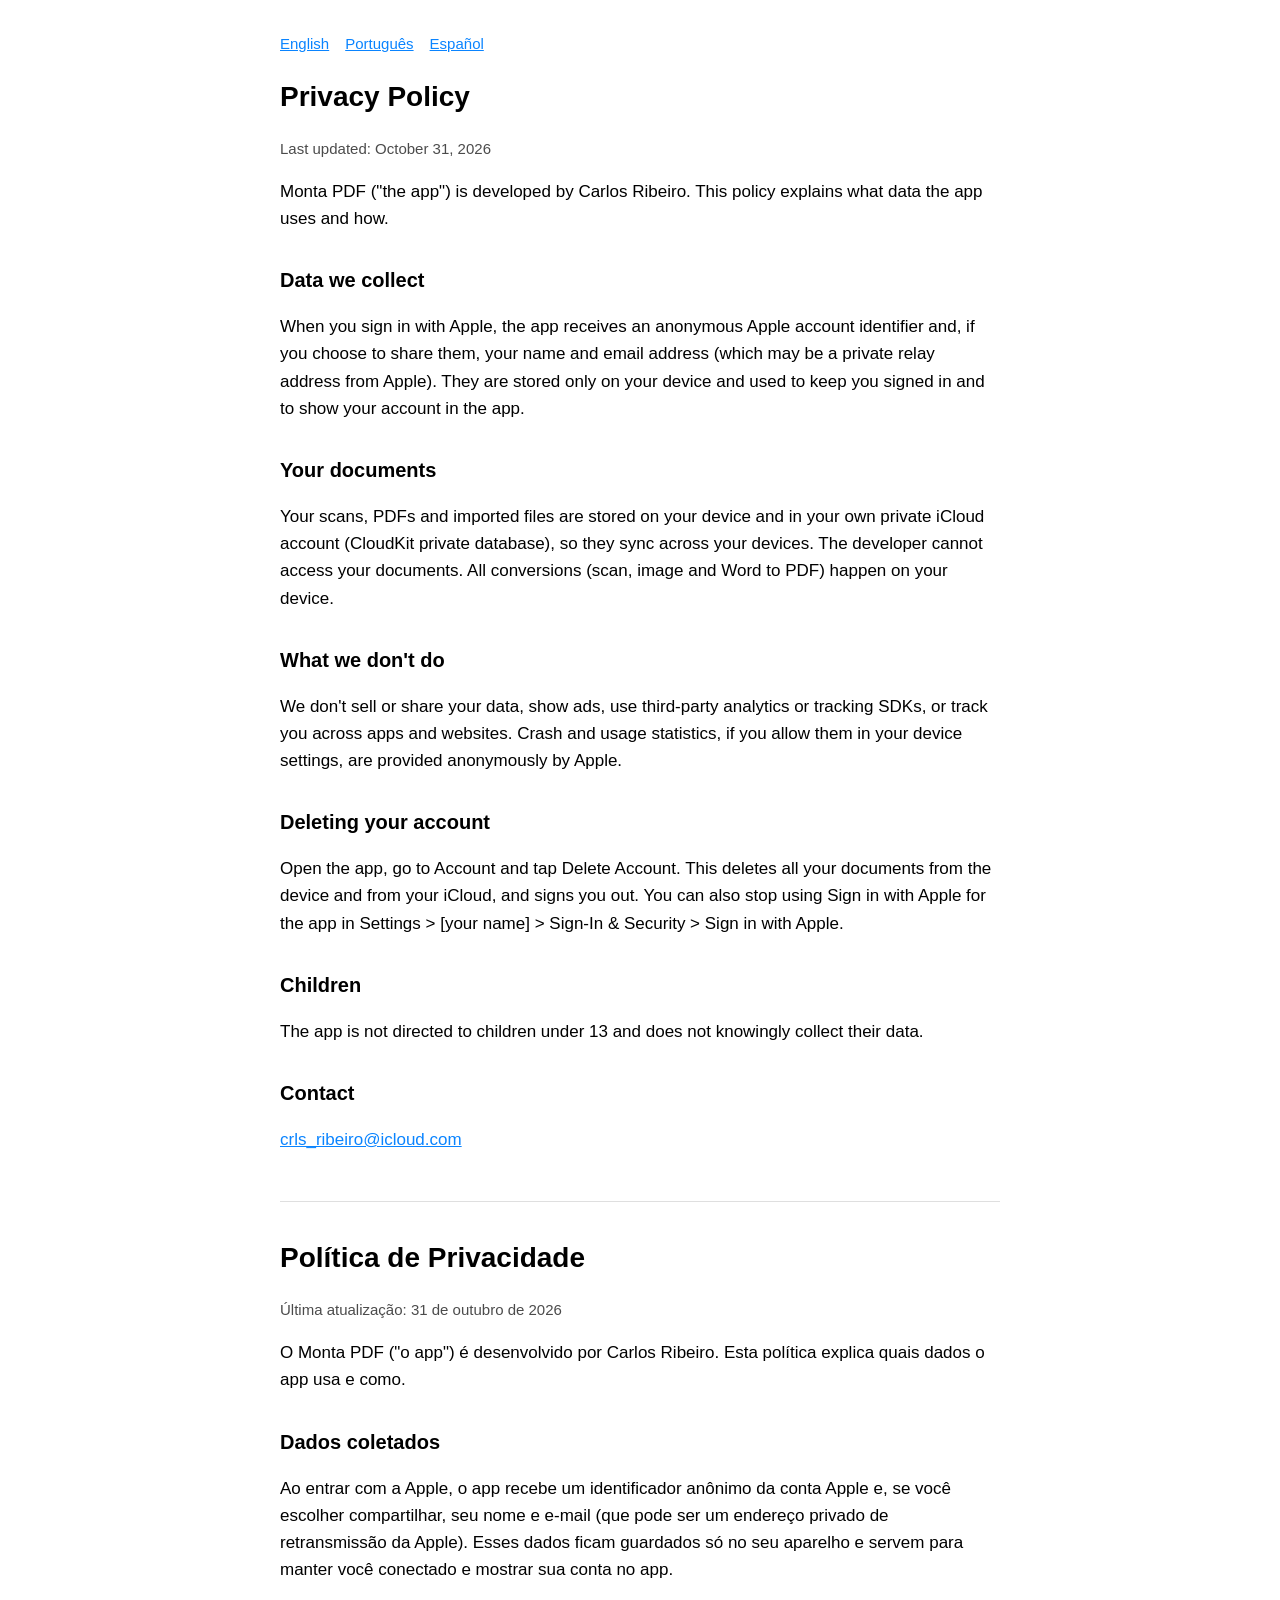
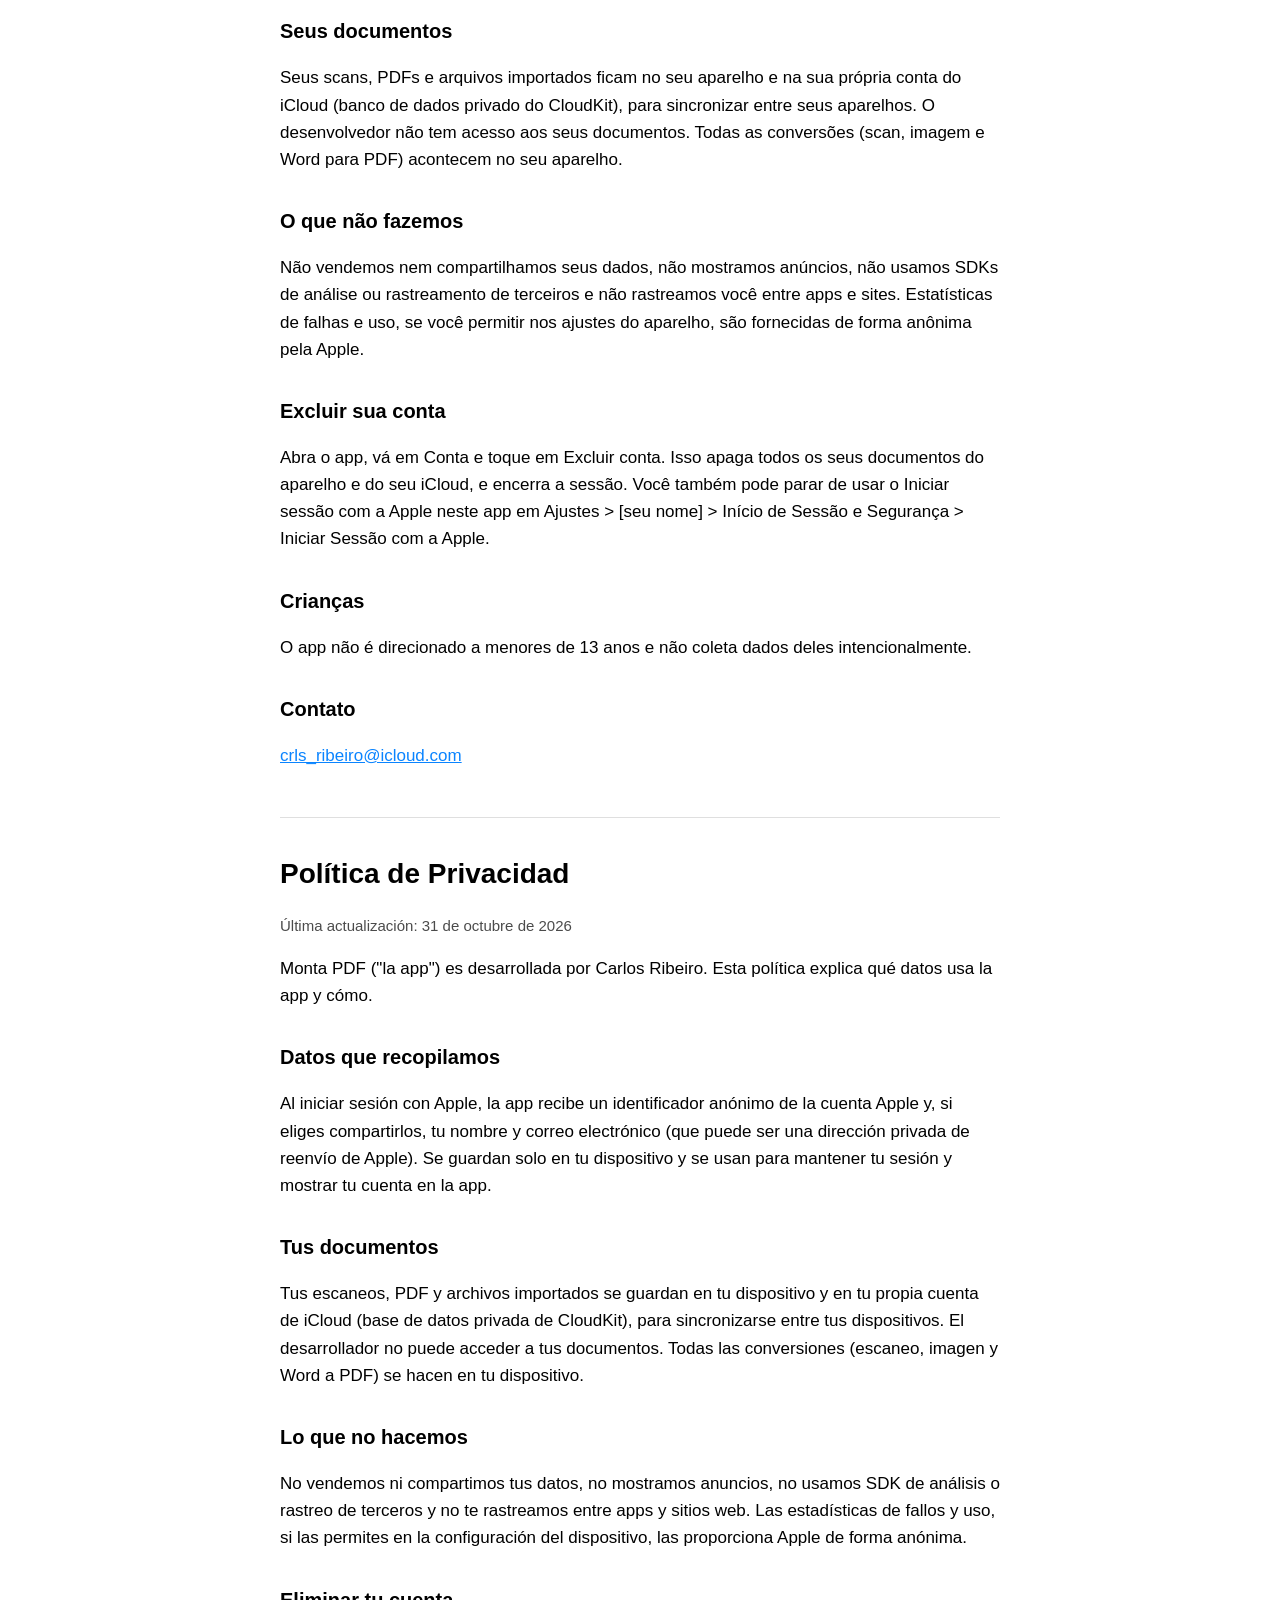
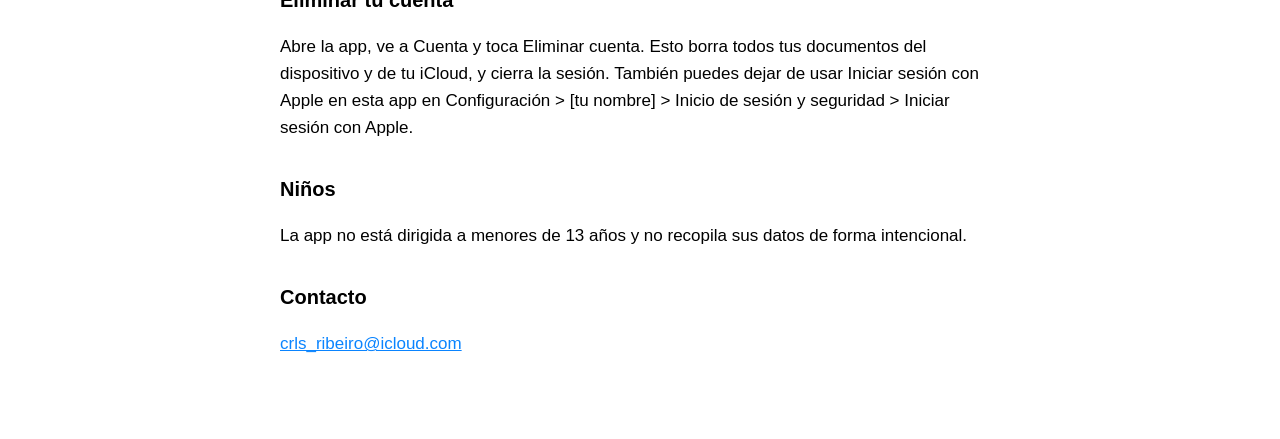
==== docs/privacy.html @ 5ac5491b "docs: move legal pages to docs/ for GitHub Pages" ====
<!DOCTYPE html>
<html lang="en">
<head>
<meta charset="utf-8">
<meta name="viewport" content="width=device-width, initial-scale=1">
<title>Monta PDF · Privacy Policy</title>
<link rel="stylesheet" href="style.css">
</head>
<body>
<nav><a href="#en">English</a><a href="#pt-BR">Português</a><a href="#es">Español</a></nav>

<section id="en" lang="en">
<h1>Privacy Policy</h1>
<p class="muted">Last updated: October 31, 2026</p>
<p>Monta PDF ("the app") is developed by Carlos Ribeiro. This policy explains what data the app uses and how.</p>
<h2>Data we collect</h2>
<p>When you sign in with Apple, the app receives an anonymous Apple account identifier and, if you choose to share them, your name and email address (which may be a private relay address from Apple). They are stored only on your device and used to keep you signed in and to show your account in the app.</p>
<h2>Your documents</h2>
<p>Your scans, PDFs and imported files are stored on your device and in your own private iCloud account (CloudKit private database), so they sync across your devices. The developer cannot access your documents. All conversions (scan, image and Word to PDF) happen on your device.</p>
<h2>What we don't do</h2>
<p>We don't sell or share your data, show ads, use third-party analytics or tracking SDKs, or track you across apps and websites. Crash and usage statistics, if you allow them in your device settings, are provided anonymously by Apple.</p>
<h2>Deleting your account</h2>
<p>Open the app, go to Account and tap Delete Account. This deletes all your documents from the device and from your iCloud, and signs you out. You can also stop using Sign in with Apple for the app in Settings &gt; [your name] &gt; Sign-In &amp; Security &gt; Sign in with Apple.</p>
<h2>Children</h2>
<p>The app is not directed to children under 13 and does not knowingly collect their data.</p>
<h2>Contact</h2>
<p><a href="mailto:crls_ribeiro@icloud.com">crls_ribeiro@icloud.com</a></p>
</section>

<section id="pt-BR" lang="pt-BR">
<h1>Política de Privacidade</h1>
<p class="muted">Última atualização: 31 de outubro de 2026</p>
<p>O Monta PDF ("o app") é desenvolvido por Carlos Ribeiro. Esta política explica quais dados o app usa e como.</p>
<h2>Dados coletados</h2>
<p>Ao entrar com a Apple, o app recebe um identificador anônimo da conta Apple e, se você escolher compartilhar, seu nome e e-mail (que pode ser um endereço privado de retransmissão da Apple). Esses dados ficam guardados só no seu aparelho e servem para manter você conectado e mostrar sua conta no app.</p>
<h2>Seus documentos</h2>
<p>Seus scans, PDFs e arquivos importados ficam no seu aparelho e na sua própria conta do iCloud (banco de dados privado do CloudKit), para sincronizar entre seus aparelhos. O desenvolvedor não tem acesso aos seus documentos. Todas as conversões (scan, imagem e Word para PDF) acontecem no seu aparelho.</p>
<h2>O que não fazemos</h2>
<p>Não vendemos nem compartilhamos seus dados, não mostramos anúncios, não usamos SDKs de análise ou rastreamento de terceiros e não rastreamos você entre apps e sites. Estatísticas de falhas e uso, se você permitir nos ajustes do aparelho, são fornecidas de forma anônima pela Apple.</p>
<h2>Excluir sua conta</h2>
<p>Abra o app, vá em Conta e toque em Excluir conta. Isso apaga todos os seus documentos do aparelho e do seu iCloud, e encerra a sessão. Você também pode parar de usar o Iniciar sessão com a Apple neste app em Ajustes &gt; [seu nome] &gt; Início de Sessão e Segurança &gt; Iniciar Sessão com a Apple.</p>
<h2>Crianças</h2>
<p>O app não é direcionado a menores de 13 anos e não coleta dados deles intencionalmente.</p>
<h2>Contato</h2>
<p><a href="mailto:crls_ribeiro@icloud.com">crls_ribeiro@icloud.com</a></p>
</section>

<section id="es" lang="es">
<h1>Política de Privacidad</h1>
<p class="muted">Última actualización: 31 de octubre de 2026</p>
<p>Monta PDF ("la app") es desarrollada por Carlos Ribeiro. Esta política explica qué datos usa la app y cómo.</p>
<h2>Datos que recopilamos</h2>
<p>Al iniciar sesión con Apple, la app recibe un identificador anónimo de la cuenta Apple y, si eliges compartirlos, tu nombre y correo electrónico (que puede ser una dirección privada de reenvío de Apple). Se guardan solo en tu dispositivo y se usan para mantener tu sesión y mostrar tu cuenta en la app.</p>
<h2>Tus documentos</h2>
<p>Tus escaneos, PDF y archivos importados se guardan en tu dispositivo y en tu propia cuenta de iCloud (base de datos privada de CloudKit), para sincronizarse entre tus dispositivos. El desarrollador no puede acceder a tus documentos. Todas las conversiones (escaneo, imagen y Word a PDF) se hacen en tu dispositivo.</p>
<h2>Lo que no hacemos</h2>
<p>No vendemos ni compartimos tus datos, no mostramos anuncios, no usamos SDK de análisis o rastreo de terceros y no te rastreamos entre apps y sitios web. Las estadísticas de fallos y uso, si las permites en la configuración del dispositivo, las proporciona Apple de forma anónima.</p>
<h2>Eliminar tu cuenta</h2>
<p>Abre la app, ve a Cuenta y toca Eliminar cuenta. Esto borra todos tus documentos del dispositivo y de tu iCloud, y cierra la sesión. También puedes dejar de usar Iniciar sesión con Apple en esta app en Configuración &gt; [tu nombre] &gt; Inicio de sesión y seguridad &gt; Iniciar sesión con Apple.</p>
<h2>Niños</h2>
<p>La app no está dirigida a menores de 13 años y no recopila sus datos de forma intencional.</p>
<h2>Contacto</h2>
<p><a href="mailto:crls_ribeiro@icloud.com">crls_ribeiro@icloud.com</a></p>
</section>
</body>
</html>
---- docs/style.css ----
:root { color-scheme: light dark; --accent: #0a84ff; }
body { font: 17px/1.6 -apple-system, BlinkMacSystemFont, "Segoe UI", Roboto, sans-serif; max-width: 720px; margin: 0 auto; padding: 32px 20px 64px; }
nav { display: flex; gap: 16px; font-size: 15px; margin-bottom: 24px; }
a { color: var(--accent); }
h1 { font-size: 28px; line-height: 1.2; }
h2 { font-size: 20px; margin-top: 32px; }
section + section { border-top: 1px solid #8884; margin-top: 48px; padding-top: 16px; }
.muted { opacity: .7; font-size: 15px; }
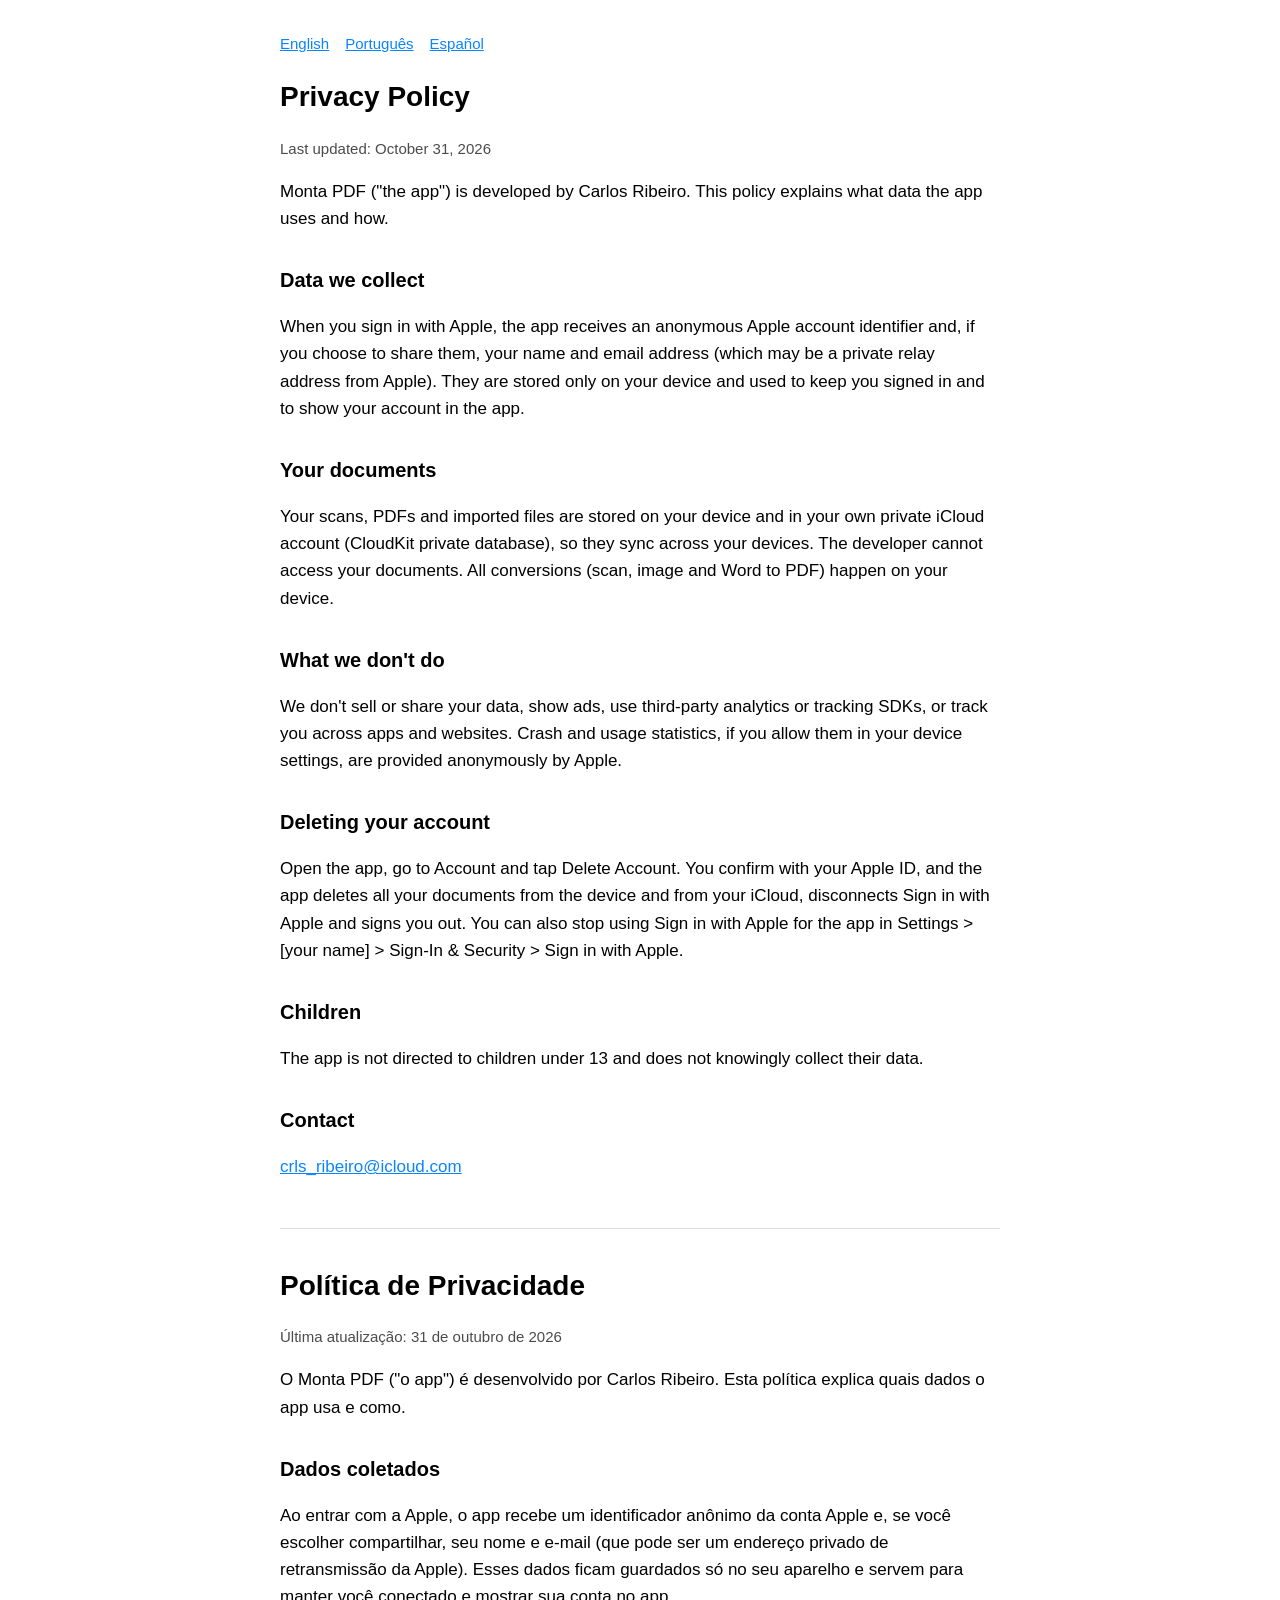
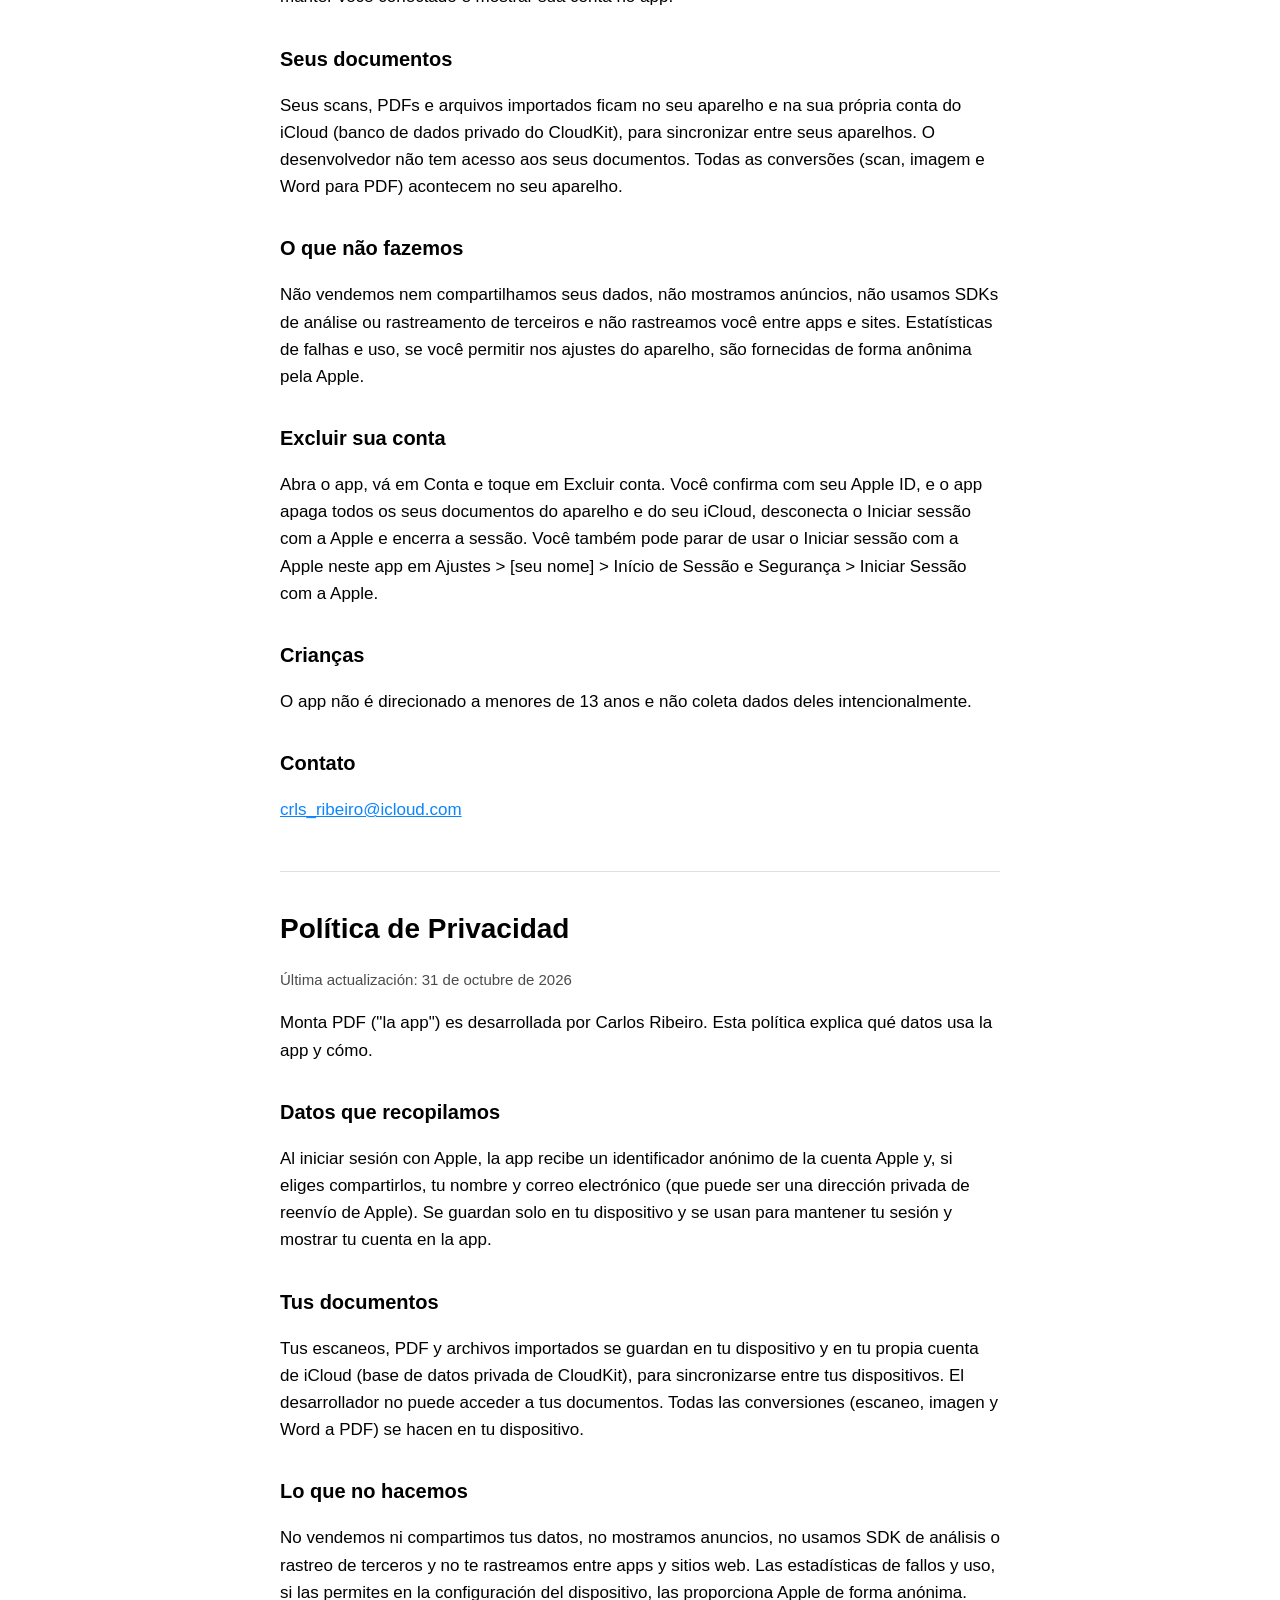
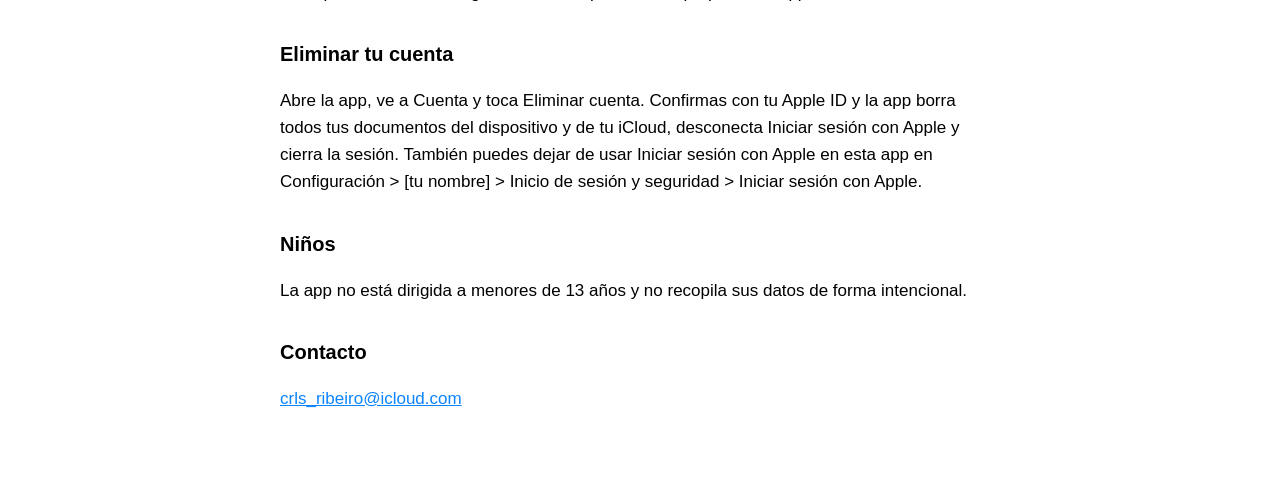
==== commit 565f6f45: "feat: revoke Sign in with Apple token when the account is deleted - After typing the confirmation wo" ====
--- a/docs/privacy.html
+++ b/docs/privacy.html
@@ -20,7 +20,7 @@
 <h2>What we don't do</h2>
 <p>We don't sell or share your data, show ads, use third-party analytics or tracking SDKs, or track you across apps and websites. Crash and usage statistics, if you allow them in your device settings, are provided anonymously by Apple.</p>
 <h2>Deleting your account</h2>
-<p>Open the app, go to Account and tap Delete Account. This deletes all your documents from the device and from your iCloud, and signs you out. You can also stop using Sign in with Apple for the app in Settings &gt; [your name] &gt; Sign-In &amp; Security &gt; Sign in with Apple.</p>
+<p>Open the app, go to Account and tap Delete Account. You confirm with your Apple ID, and the app deletes all your documents from the device and from your iCloud, disconnects Sign in with Apple and signs you out. You can also stop using Sign in with Apple for the app in Settings &gt; [your name] &gt; Sign-In &amp; Security &gt; Sign in with Apple.</p>
 <h2>Children</h2>
 <p>The app is not directed to children under 13 and does not knowingly collect their data.</p>
 <h2>Contact</h2>
@@ -38,7 +38,7 @@
 <h2>O que não fazemos</h2>
 <p>Não vendemos nem compartilhamos seus dados, não mostramos anúncios, não usamos SDKs de análise ou rastreamento de terceiros e não rastreamos você entre apps e sites. Estatísticas de falhas e uso, se você permitir nos ajustes do aparelho, são fornecidas de forma anônima pela Apple.</p>
 <h2>Excluir sua conta</h2>
-<p>Abra o app, vá em Conta e toque em Excluir conta. Isso apaga todos os seus documentos do aparelho e do seu iCloud, e encerra a sessão. Você também pode parar de usar o Iniciar sessão com a Apple neste app em Ajustes &gt; [seu nome] &gt; Início de Sessão e Segurança &gt; Iniciar Sessão com a Apple.</p>
+<p>Abra o app, vá em Conta e toque em Excluir conta. Você confirma com seu Apple ID, e o app apaga todos os seus documentos do aparelho e do seu iCloud, desconecta o Iniciar sessão com a Apple e encerra a sessão. Você também pode parar de usar o Iniciar sessão com a Apple neste app em Ajustes &gt; [seu nome] &gt; Início de Sessão e Segurança &gt; Iniciar Sessão com a Apple.</p>
 <h2>Crianças</h2>
 <p>O app não é direcionado a menores de 13 anos e não coleta dados deles intencionalmente.</p>
 <h2>Contato</h2>
@@ -56,7 +56,7 @@
 <h2>Lo que no hacemos</h2>
 <p>No vendemos ni compartimos tus datos, no mostramos anuncios, no usamos SDK de análisis o rastreo de terceros y no te rastreamos entre apps y sitios web. Las estadísticas de fallos y uso, si las permites en la configuración del dispositivo, las proporciona Apple de forma anónima.</p>
 <h2>Eliminar tu cuenta</h2>
-<p>Abre la app, ve a Cuenta y toca Eliminar cuenta. Esto borra todos tus documentos del dispositivo y de tu iCloud, y cierra la sesión. También puedes dejar de usar Iniciar sesión con Apple en esta app en Configuración &gt; [tu nombre] &gt; Inicio de sesión y seguridad &gt; Iniciar sesión con Apple.</p>
+<p>Abre la app, ve a Cuenta y toca Eliminar cuenta. Confirmas con tu Apple ID y la app borra todos tus documentos del dispositivo y de tu iCloud, desconecta Iniciar sesión con Apple y cierra la sesión. También puedes dejar de usar Iniciar sesión con Apple en esta app en Configuración &gt; [tu nombre] &gt; Inicio de sesión y seguridad &gt; Iniciar sesión con Apple.</p>
 <h2>Niños</h2>
 <p>La app no está dirigida a menores de 13 años y no recopila sus datos de forma intencional.</p>
 <h2>Contacto</h2>
